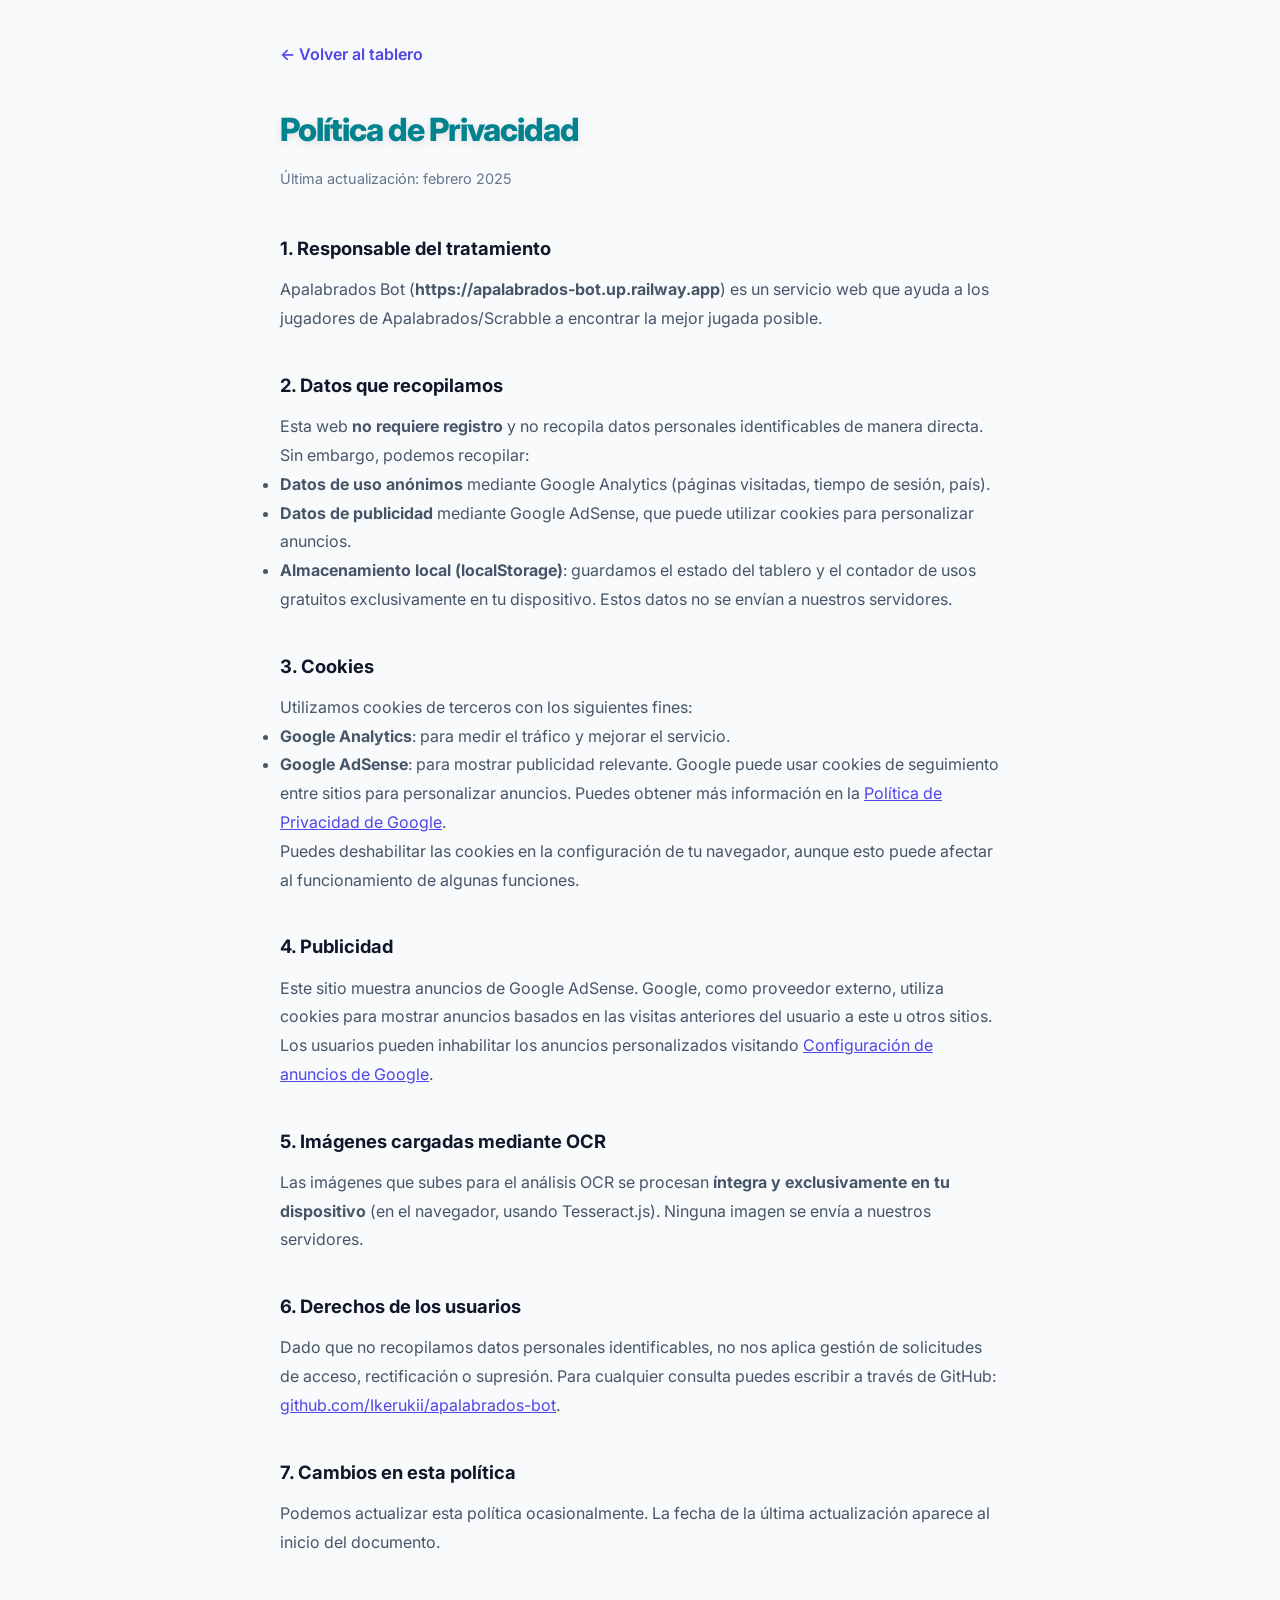
==== privacy.html @ c0792d15 "Política de privacidad + términos + Google Analytics + footer legal" ====
<!DOCTYPE html>
<html lang="es">

<head>
    <meta charset="UTF-8">
    <meta name="viewport" content="width=device-width, initial-scale=1.0">
    <title>Política de Privacidad — Apalabrados Bot</title>
    <meta name="description" content="Política de privacidad de Apalabrados Bot.">
    <link rel="canonical" href="https://apalabrados-bot.up.railway.app/privacy.html">
    <link rel="stylesheet" href="style.css">
    <link href="https://fonts.googleapis.com/css2?family=Inter:wght@400;600;700;800&display=swap" rel="stylesheet">
    <style>
        .legal-page {
            max-width: 760px;
            margin: 0 auto;
            padding: 40px 20px 80px;
            font-family: 'Inter', sans-serif;
            color: #1e293b;
            line-height: 1.8;
        }

        .legal-page h1 {
            font-size: 2rem;
            font-weight: 800;
            margin-bottom: 8px;
        }

        .legal-page .updated {
            color: #64748b;
            font-size: 0.9rem;
            margin-bottom: 40px;
        }

        .legal-page h2 {
            font-size: 1.15rem;
            font-weight: 700;
            margin-top: 36px;
            margin-bottom: 10px;
            color: #0f172a;
        }

        .legal-page p,
        .legal-page li {
            color: #475569;
        }

        .legal-page a {
            color: #4f46e5;
        }

        .back-link {
            display: inline-block;
            margin-bottom: 32px;
            color: #4f46e5;
            text-decoration: none;
            font-weight: 600;
        }

        .back-link:hover {
            text-decoration: underline;
        }
    </style>
</head>

<body style="background:#f8fafc;">
    <div class="legal-page">
        <a href="/" class="back-link">← Volver al tablero</a>
        <h1>Política de Privacidad</h1>
        <p class="updated">Última actualización: febrero 2025</p>

        <h2>1. Responsable del tratamiento</h2>
        <p>Apalabrados Bot (<strong>https://apalabrados-bot.up.railway.app</strong>) es un servicio web que ayuda a los
            jugadores de Apalabrados/Scrabble a encontrar la mejor jugada posible.</p>

        <h2>2. Datos que recopilamos</h2>
        <p>Esta web <strong>no requiere registro</strong> y no recopila datos personales identificables de manera
            directa. Sin embargo, podemos recopilar:</p>
        <ul>
            <li><strong>Datos de uso anónimos</strong> mediante Google Analytics (páginas visitadas, tiempo de sesión,
                país).</li>
            <li><strong>Datos de publicidad</strong> mediante Google AdSense, que puede utilizar cookies para
                personalizar anuncios.</li>
            <li><strong>Almacenamiento local (localStorage)</strong>: guardamos el estado del tablero y el contador de
                usos gratuitos exclusivamente en tu dispositivo. Estos datos no se envían a nuestros servidores.</li>
        </ul>

        <h2>3. Cookies</h2>
        <p>Utilizamos cookies de terceros con los siguientes fines:</p>
        <ul>
            <li><strong>Google Analytics</strong>: para medir el tráfico y mejorar el servicio.</li>
            <li><strong>Google AdSense</strong>: para mostrar publicidad relevante. Google puede usar cookies de
                seguimiento entre sitios para personalizar anuncios. Puedes obtener más información en la <a
                    href="https://policies.google.com/privacy" target="_blank">Política de Privacidad de Google</a>.
            </li>
        </ul>
        <p>Puedes deshabilitar las cookies en la configuración de tu navegador, aunque esto puede afectar al
            funcionamiento de algunas funciones.</p>

        <h2>4. Publicidad</h2>
        <p>Este sitio muestra anuncios de Google AdSense. Google, como proveedor externo, utiliza cookies para mostrar
            anuncios basados en las visitas anteriores del usuario a este u otros sitios. Los usuarios pueden
            inhabilitar los anuncios personalizados visitando <a href="https://www.google.com/settings/ads"
                target="_blank">Configuración de anuncios de Google</a>.</p>

        <h2>5. Imágenes cargadas mediante OCR</h2>
        <p>Las imágenes que subes para el análisis OCR se procesan <strong>íntegra y exclusivamente en tu
                dispositivo</strong> (en el navegador, usando Tesseract.js). Ninguna imagen se envía a nuestros
            servidores.</p>

        <h2>6. Derechos de los usuarios</h2>
        <p>Dado que no recopilamos datos personales identificables, no nos aplica gestión de solicitudes de acceso,
            rectificación o supresión. Para cualquier consulta puedes escribir a través de GitHub: <a
                href="https://github.com/Ikerukii/apalabrados-bot"
                target="_blank">github.com/Ikerukii/apalabrados-bot</a>.</p>

        <h2>7. Cambios en esta política</h2>
        <p>Podemos actualizar esta política ocasionalmente. La fecha de la última actualización aparece al inicio del
            documento.</p>
    </div>
</body>

</html>
---- style.css ----
:root {
    --bg-color: #e8f0f2;
    --board-bg: #ffffff;
    --cell-bg: #ffffff;
    --cell-border: #00bcd4;
    /* Cyan/Aqua borders like the real board */
    --text-color: #1a1a2e;
    --dl-color: #1565c0;
    /* Blue - Doble Letra */
    --tl-color: #2e7d32;
    /* Green - Triple Letra */
    --dp-color: #e65100;
    /* Orange - Doble Palabra */
    --tp-color: #c62828;
    /* Red - Triple Palabra */
    --star-color: #ffffff;
    --star-bg-color: #263238;
    /* Dark gray for star cell */
    --tile-bg: #fef08a;
    --tile-text: #172554;
}

* {
    box-sizing: border-box;
    margin: 0;
    padding: 0;
}

body {
    font-family: 'Inter', sans-serif;
    background-color: var(--bg-color);
    color: var(--text-color);
    display: flex;
    justify-content: center;
    align-items: center;
    min-height: 100vh;
    overflow-x: hidden;
}

.app-container {
    display: flex;
    flex-direction: column;
    align-items: center;
    gap: 24px;
    padding: 20px;
    width: 100%;
    max-width: 800px;
}

header {
    text-align: center;
    animation: fadeInDown 0.8s ease;
}

h1 {
    font-size: 2.8rem;
    font-weight: 800;
    letter-spacing: -1px;
    margin-bottom: 6px;
    color: #00838f;
    filter: drop-shadow(0 2px 4px rgba(0, 0, 0, 0.1));
}

p {
    color: #546e7a;
    font-size: 1rem;
    font-weight: 400;
}

.board {
    display: grid;
    grid-template-columns: repeat(15, 1fr);
    grid-template-rows: repeat(15, 1fr);
    gap: 0px;
    background-color: var(--cell-border);
    padding: 3px;
    border-radius: 6px;
    border: 3px solid var(--cell-border);
    box-shadow: 0 8px 30px rgba(0, 0, 0, 0.15);
    width: 95vw;
    max-width: 650px;
    aspect-ratio: 1 / 1;
    animation: scaleIn 0.5s cubic-bezier(0.175, 0.885, 0.32, 1.275);
}

.cell {
    background-color: var(--cell-bg);
    border: 1.5px solid var(--cell-border);
    display: flex;
    justify-content: center;
    align-items: center;
    font-size: 0.65rem;
    font-weight: 800;
    color: #fff;
    cursor: pointer;
    transition: all 0.15s ease;
    user-select: none;
    position: relative;
    overflow: hidden;
}

.cell:hover {
    filter: brightness(1.15);
    transform: scale(1.08);
    z-index: 5;
    box-shadow: 0 2px 8px rgba(0, 0, 0, 0.25);
}

.cell.selected {
    outline: 3px solid #00838f;
    outline-offset: -3px;
    z-index: 10;
    box-shadow: 0 0 12px rgba(0, 131, 143, 0.6);
    transform: scale(1.05);
}

/* Indicador de dirección de escritura */
.cell.selected::after {
    content: '→';
    position: absolute;
    bottom: 1px;
    right: 2px;
    font-size: 9px;
    line-height: 1;
    color: #00838f;
    font-weight: bold;
    pointer-events: none;
}

.cell.selected[data-dir='v']::after {
    content: '↓';
}

/* Colores de Casillas Especiales */
.cell.dl {
    background-color: var(--dl-color);
    color: #fff;
    border-radius: 3px;
}

.cell.tl {
    background-color: var(--tl-color);
    color: #fff;
    border-radius: 3px;
}

.cell.dp {
    background-color: var(--dp-color);
    color: #fff;
    border-radius: 3px;
}

.cell.tp {
    background-color: var(--tp-color);
    color: #fff;
    border-radius: 3px;
}

.cell.dl::before {
    content: "DL";
}

.cell.tl::before {
    content: "TL";
}

.cell.dp::before {
    content: "DP";
}

.cell.tp::before {
    content: "TP";
}

.cell.star {
    background-color: var(--star-bg-color);
    border-radius: 3px;
}

.cell.star::before {
    content: "★";
    font-size: 1.6rem;
    color: var(--star-color);
    filter: drop-shadow(0 1px 2px rgba(0, 0, 0, 0.4));
    animation: pulse 2.5s infinite;
}

/* Ficha colocada */
.cell.has-letter {
    background: linear-gradient(145deg, #fef9c3, #eab308);
    color: var(--tile-text);
    box-shadow: inset 0 1px 0 rgba(255, 255, 255, 0.6), inset 0 -2px 0 rgba(0, 0, 0, 0.15), 0 3px 6px rgba(0, 0, 0, 0.2);
    border: none;
    border-radius: 3px;
    animation: popIn 0.25s cubic-bezier(0.175, 0.885, 0.32, 1.275);
}

.cell.has-letter.is-wildcard {
    background: linear-gradient(145deg, #f8fafc, #e2e8f0);
    color: #475569;
    box-shadow: inset 0 1px 0 rgba(255, 255, 255, 0.8), inset 0 -2px 0 rgba(0, 0, 0, 0.05), 0 3px 6px rgba(0, 0, 0, 0.1);
}

.cell.has-letter::before {
    display: none;
}

.cell.has-letter .letter {
    font-size: 1.5rem;
    font-weight: 800;
    text-transform: uppercase;
}

.cell.has-letter .points {
    position: absolute;
    bottom: 1px;
    right: 3px;
    font-size: 0.5rem;
    font-weight: 700;
    opacity: 0.7;
}

/* Animaciones */
@keyframes popIn {
    0% {
        transform: scale(0.5);
        opacity: 0;
    }

    80% {
        transform: scale(1.08);
    }

    100% {
        transform: scale(1);
        opacity: 1;
    }
}

@keyframes fadeInDown {
    0% {
        transform: translateY(-20px);
        opacity: 0;
    }

    100% {
        transform: translateY(0);
        opacity: 1;
    }
}

@keyframes scaleIn {
    0% {
        transform: scale(0.92);
        opacity: 0;
    }

    100% {
        transform: scale(1);
        opacity: 1;
    }
}

@keyframes pulse {
    0% {
        transform: scale(1);
    }

    50% {
        transform: scale(1.12);
    }

    100% {
        transform: scale(1);
    }
}

/* Leyenda */
.legend {
    display: flex;
    gap: 18px;
    flex-wrap: wrap;
    justify-content: center;
    background: #fff;
    padding: 12px 22px;
    border-radius: 50px;
    box-shadow: 0 4px 15px rgba(0, 0, 0, 0.1);
    border: 2px solid var(--cell-border);
}

.legend-item {
    display: flex;
    align-items: center;
    gap: 6px;
    font-size: 0.85rem;
    font-weight: 600;
    color: #37474f;
}

.legend-color {
    width: 18px;
    height: 18px;
    border-radius: 3px;
}

.legend-color.dl {
    background-color: var(--dl-color);
}

.legend-color.tl {
    background-color: var(--tl-color);
}

.legend-color.dp {
    background-color: var(--dp-color);
}

.legend-color.tp {
    background-color: var(--tp-color);
}

/* Solver Panel & Rack */
.solver-panel {
    display: flex;
    flex-direction: column;
    align-items: center;
    gap: 15px;
    width: 100%;
    max-width: 650px;
    background: #fff;
    padding: 20px;
    border-radius: 12px;
    box-shadow: 0 4px 15px rgba(0, 0, 0, 0.05);
    border: 2px solid var(--cell-border);
}

.rack-container {
    text-align: center;
    width: 100%;
}

.rack-container h3 {
    font-size: 1.2rem;
    color: #00838f;
    margin-bottom: 10px;
}

.rack {
    display: flex;
    justify-content: center;
    gap: 8px;
    margin-bottom: 5px;
}

.rack-input {
    width: 45px;
    height: 45px;
    border: 2px solid #b0bec5;
    border-radius: 6px;
    text-align: center;
    font-size: 1.5rem;
    font-weight: 800;
    text-transform: uppercase;
    color: var(--tile-text);
    background: #f8fafc;
    transition: all 0.2s ease;
    box-shadow: inset 0 2px 4px rgba(0, 0, 0, 0.05);
}

.rack-input:focus {
    outline: none;
    border-color: #00838f;
    background: var(--tile-bg);
    box-shadow: 0 0 0 3px rgba(0, 131, 143, 0.2);
    transform: scale(1.05);
}

.rack-hint {
    font-size: 0.8rem;
    color: #78909c;
}

.solve-btn {
    display: flex;
    align-items: center;
    gap: 8px;
    background: linear-gradient(135deg, #00acc1, #00838f);
    color: white;
    border: none;
    padding: 12px 24px;
    font-size: 1.1rem;
    font-weight: 700;
    border-radius: 50px;
    cursor: pointer;
    transition: all 0.2s ease;
    box-shadow: 0 4px 12px rgba(0, 131, 143, 0.3);
}

.solve-btn:hover {
    transform: translateY(-2px);
    box-shadow: 0 6px 16px rgba(0, 131, 143, 0.4);
}

.solve-btn:active {
    transform: translateY(0);
}

.solve-btn:disabled {
    background: #cfd8dc;
    cursor: not-allowed;
    transform: none;
    box-shadow: none;
}

.clear-btn {
    display: flex;
    align-items: center;
    justify-content: center;
    gap: 8px;
    background: transparent;
    color: #e53935;
    border: 2px solid #e53935;
    padding: 12px 18px;
    font-size: 1.1rem;
    font-weight: 700;
    border-radius: 50px;
    cursor: pointer;
    transition: all 0.2s ease;
}

.clear-btn:hover {
    background: #ffebee;
    transform: translateY(-2px);
    box-shadow: 0 4px 12px rgba(229, 57, 53, 0.2);
}

.clear-btn:active {
    transform: translateY(0);
}

/* Results Panel */
.results-panel {
    width: 100%;
    max-width: 650px;
    background: #fff;
    padding: 20px;
    border-radius: 12px;
    box-shadow: 0 4px 15px rgba(0, 0, 0, 0.05);
    border: 2px solid var(--cell-border);
    animation: fadeInDown 0.4s ease;
}

.results-panel.hidden {
    display: none;
}

.results-panel h3 {
    font-size: 1.2rem;
    color: #00838f;
    margin-bottom: 15px;
    text-align: center;
}

.results-list {
    list-style: none;
    display: flex;
    flex-direction: column;
    gap: 10px;
    max-height: 300px;
    overflow-y: auto;
    padding-right: 5px;
}

.result-item {
    display: flex;
    justify-content: space-between;
    align-items: center;
    padding: 12px 16px;
    background: #f8fafc;
    border: 1px solid #e2e8f0;
    border-radius: 8px;
    cursor: pointer;
    transition: all 0.2s ease;
}

.result-item:hover {
    background: #e0f2f1;
    border-color: #00838f;
    transform: translateX(4px);
}

.result-item.highlighted {
    background: #e0f2f1;
    border-color: #00838f;
    box-shadow: 0 2px 8px rgba(0, 131, 143, 0.2);
}

.result-word {
    font-size: 1.1rem;
    font-weight: 700;
    color: #1e293b;
    letter-spacing: 1px;
}

.result-score {
    font-size: 1.2rem;
    font-weight: 800;
    color: #e65100;
    background: #fff3e0;
    padding: 4px 10px;
    border-radius: 20px;
}

.apply-btn {
    background: #00838f;
    color: white;
    border: none;
    padding: 6px 12px;
    border-radius: 6px;
    font-size: 0.9rem;
    font-weight: 600;
    cursor: pointer;
    margin-left: 10px;
    transition: all 0.2s ease;
    box-shadow: 0 2px 4px rgba(0, 131, 143, 0.2);
}

.apply-btn:hover {
    background: #005662;
    transform: translateY(-1px);
    box-shadow: 0 4px 8px rgba(0, 131, 143, 0.3);
}

.apply-btn.hidden {
    display: none;
}

/* Scrollbar styling for results */
.results-list::-webkit-scrollbar {
    width: 6px;
}

.results-list::-webkit-scrollbar-track {
    background: #f1f5f9;
    border-radius: 4px;
}

.results-list::-webkit-scrollbar-thumb {
    background: #cbd5e1;
    border-radius: 4px;
}

/* OCR Import Button & Status */
.import-btn {
    display: flex;
    align-items: center;
    justify-content: center;
    gap: 8px;
    background: transparent;
    color: #4CAF50;
    border: 2px solid #4CAF50;
    padding: 12px 18px;
    font-size: 1.1rem;
    font-weight: 700;
    border-radius: 50px;
    cursor: pointer;
    transition: all 0.2s ease;
}

.import-btn:hover {
    background: #E8F5E9;
    transform: translateY(-2px);
    box-shadow: 0 4px 12px rgba(76, 175, 80, 0.2);
}

.import-btn:active {
    transform: translateY(0);
}

.ocr-status {
    width: 100%;
    margin-top: 15px;
    padding: 10px;
    background: #E3F2FD;
    border: 1px solid #1E88E5;
    border-radius: 8px;
    display: flex;
    align-items: center;
    justify-content: center;
    gap: 15px;
    color: #1E88E5;
    font-weight: 600;
}

.ocr-status.hidden {
    display: none;
}

.ocr-spinner {
    width: 20px;
    height: 20px;
    border: 3px solid rgba(30, 136, 229, 0.3);
    border-radius: 50%;
    border-top-color: #1E88E5;
    animation: spin 1s ease-in-out infinite;
}

@keyframes spin {
    to {
        transform: rotate(360deg);
    }
}

@media (max-width: 600px) {
    h1 {
        font-size: 2rem;
    }

    .cell {
        font-size: 0.45rem;
    }

    .cell.has-letter .letter {
        font-size: 1rem;
    }

    .cell.star::before {
        font-size: 1rem;
    }

    .rack-input {
        width: 38px;
        height: 38px;
        font-size: 1.2rem;
    }
}

/* ── Monetización: Modal de límite ─────────────────────────────── */
.limit-modal {
    position: fixed;
    inset: 0;
    background: rgba(15, 23, 42, 0.75);
    backdrop-filter: blur(4px);
    display: flex;
    align-items: center;
    justify-content: center;
    z-index: 9999;
    padding: 20px;
}

.limit-modal.hidden { display: none; }

.limit-modal-card {
    background: #ffffff;
    border-radius: 20px;
    padding: 40px 32px;
    max-width: 420px;
    width: 100%;
    text-align: center;
    box-shadow: 0 25px 60px rgba(0, 0, 0, 0.3);
    animation: modal-pop 0.3s cubic-bezier(0.175, 0.885, 0.32, 1.275);
}

@keyframes modal-pop {
    from { transform: scale(0.85); opacity: 0; }
    to   { transform: scale(1);    opacity: 1; }
}

.limit-modal-icon {
    font-size: 3rem;
    margin-bottom: 16px;
    line-height: 1;
}

.limit-modal-card h2 {
    font-size: 1.35rem;
    font-weight: 800;
    color: #1e293b;
    margin: 0 0 12px;
}

.limit-modal-card > p {
    font-size: 0.92rem;
    color: #64748b;
    line-height: 1.6;
    margin: 0 0 24px;
}

.limit-modal-actions {
    display: flex;
    flex-direction: column;
    gap: 10px;
}

.limit-modal-premium {
    background: linear-gradient(135deg, #7c3aed, #4f46e5);
    color: #ffffff;
    border: none;
    border-radius: 12px;
    padding: 14px 20px;
    font-size: 1rem;
    font-weight: 700;
    cursor: pointer;
    transition: transform 0.15s, box-shadow 0.15s;
    font-family: inherit;
}

.limit-modal-premium:hover {
    transform: translateY(-2px);
    box-shadow: 0 8px 24px rgba(124, 58, 237, 0.4);
}

.limit-modal-dismiss {
    background: transparent;
    color: #94a3b8;
    border: 1px solid #e2e8f0;
    border-radius: 10px;
    padding: 11px 20px;
    font-size: 0.9rem;
    cursor: pointer;
    font-family: inherit;
    transition: background 0.15s, color 0.15s;
}

.limit-modal-dismiss:hover {
    background: #f1f5f9;
    color: #475569;
}

.limit-modal-note {
    font-size: 0.75rem !important;
    color: #94a3b8 !important;
    margin: 14px 0 0 !important;
}

/* ── Monetización: Banner publicitario ─────────────────────────── */
.ad-banner {
    margin-top: 16px;
    width: 100%;
    border-radius: 8px;
    overflow: hidden;
}

.ad-placeholder {
    background: linear-gradient(135deg, #f1f5f9, #e2e8f0);
    border: 2px dashed #cbd5e1;
    border-radius: 8px;
    height: 80px;
    display: flex;
    align-items: center;
    justify-content: center;
    color: #94a3b8;
    font-size: 0.75rem;
    font-weight: 600;
    letter-spacing: 0.08em;
    text-transform: uppercase;
}
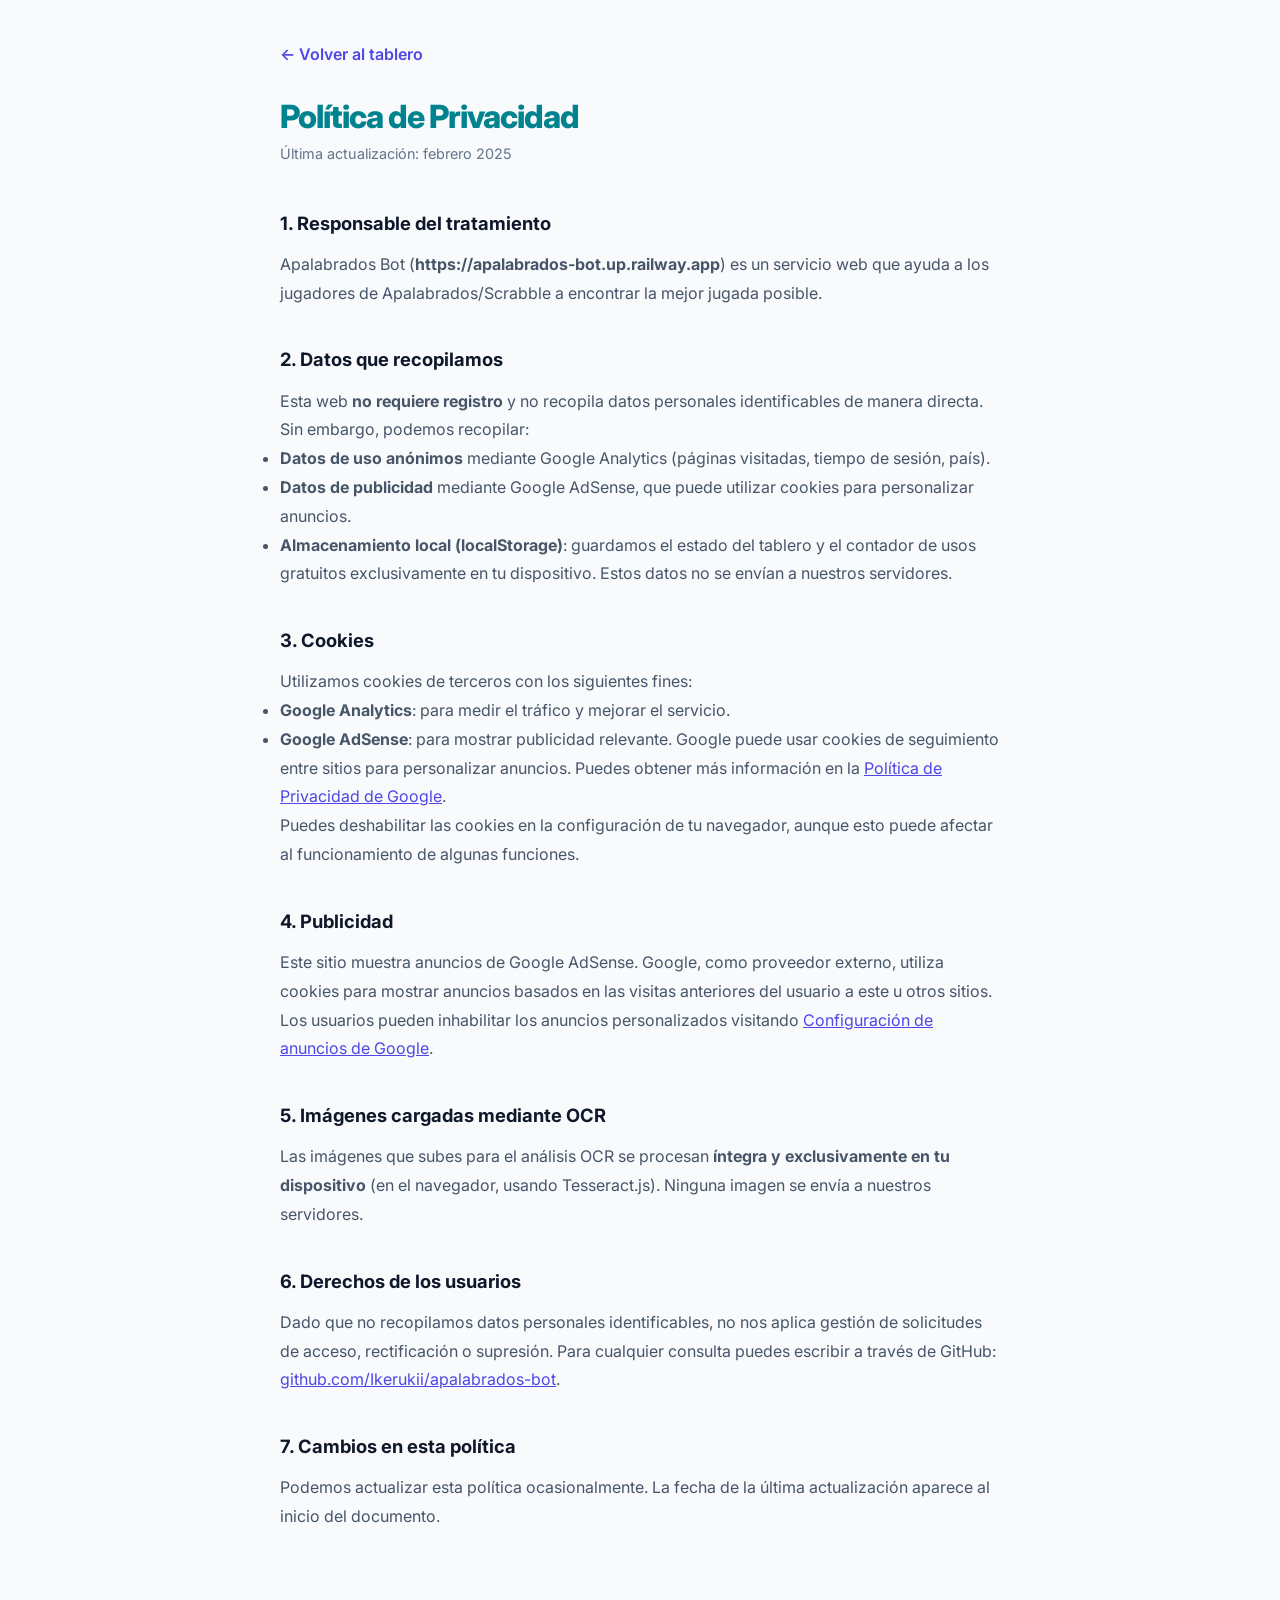
==== commit ef31e6ce: "Phase 3: Real Firebase configuration & updated Analytics tag" ====
--- a/privacy.html
+++ b/privacy.html
@@ -9,6 +9,17 @@
     <link rel="canonical" href="https://apalabrados-bot.up.railway.app/privacy.html">
     <link rel="stylesheet" href="style.css">
     <link href="https://fonts.googleapis.com/css2?family=Inter:wght@400;600;700;800&display=swap" rel="stylesheet">
+    <!-- Google AdSense -->
+    <script async src="https://pagead2.googlesyndication.com/pagead/js/adsbygoogle.js?client=ca-pub-4577641786728311"
+        crossorigin="anonymous"></script>
+    <!-- Google Analytics (gtag.js) -->
+    <script async src="https://www.googletagmanager.com/gtag/js?id=G-M9JT8325C8"></script>
+    <script>
+        window.dataLayer = window.dataLayer || [];
+        function gtag() { dataLayer.push(arguments); }
+        gtag('js', new Date());
+        gtag('config', 'G-M9JT8325C8');
+    </script>
     <style>
         .legal-page {
             max-width: 760px;
--- a/style.css
+++ b/style.css
@@ -48,17 +48,128 @@
 }
 
 header {
-    text-align: center;
+    width: 100%;
+    margin-bottom: 8px;
     animation: fadeInDown 0.8s ease;
 }
 
+.header-main {
+    display: flex;
+    justify-content: space-between;
+    align-items: center;
+    width: 100%;
+    margin-bottom: 12px;
+}
+
 h1 {
-    font-size: 2.8rem;
+    font-size: 2.2rem;
     font-weight: 800;
     letter-spacing: -1px;
-    margin-bottom: 6px;
+    margin: 0;
     color: #00838f;
-    filter: drop-shadow(0 2px 4px rgba(0, 0, 0, 0.1));
+    line-height: 1;
+}
+
+/* ── Perfil de Usuario ────────────────────────────────────────── */
+.user-profile {
+    display: flex;
+    align-items: center;
+}
+
+.login-btn {
+    background: #ffffff;
+    color: #475569;
+    border: 1px solid #e2e8f0;
+    padding: 8px 16px;
+    border-radius: 10px;
+    font-size: 0.85rem;
+    font-weight: 600;
+    cursor: pointer;
+    display: flex;
+    align-items: center;
+    gap: 10px;
+    transition: all 0.2s;
+    box-shadow: 0 1px 2px rgba(0, 0, 0, 0.05);
+}
+
+.login-btn:hover {
+    background: #f8fafc;
+    border-color: #cbd5e1;
+    transform: translateY(-1px);
+}
+
+.user-info {
+    display: flex;
+    align-items: center;
+    gap: 12px;
+    background: white;
+    padding: 6px 12px;
+    border-radius: 12px;
+    border: 1px solid #e2e8f0;
+}
+
+.user-avatar {
+    width: 32px;
+    height: 32px;
+    border-radius: 50%;
+    object-fit: cover;
+    border: 2px solid #f1f5f9;
+}
+
+.user-details {
+    display: flex;
+    flex-direction: column;
+    align-items: flex-start;
+}
+
+.user-name {
+    font-size: 0.8rem;
+    font-weight: 700;
+    color: #1e293b;
+    max-width: 100px;
+    overflow: hidden;
+    text-overflow: ellipsis;
+    white-space: nowrap;
+}
+
+.premium-badge {
+    background: linear-gradient(135deg, #7c3aed, #4f46e5);
+    color: white;
+    font-size: 0.6rem;
+    padding: 1px 6px;
+    border-radius: 4px;
+    font-weight: 800;
+    letter-spacing: 0.05em;
+}
+
+.free-badge {
+    background: #f1f5f9;
+    color: #64748b;
+    font-size: 0.6rem;
+    padding: 1px 6px;
+    border-radius: 4px;
+    font-weight: 700;
+}
+
+.logout-link {
+    background: transparent;
+    border: none;
+    color: #94a3b8;
+    font-size: 0.75rem;
+    cursor: pointer;
+    padding: 4px;
+    margin-left: 4px;
+}
+
+.logout-link:hover {
+    color: #ef4444;
+}
+
+header>p {
+    text-align: center;
+    color: #64748b;
+    font-size: 0.95rem;
+    line-height: 1.5;
 }
 
 p {
@@ -648,7 +759,9 @@
     padding: 20px;
 }
 
-.limit-modal.hidden { display: none; }
+.limit-modal.hidden {
+    display: none;
+}
 
 .limit-modal-card {
     background: #ffffff;
@@ -662,8 +775,15 @@
 }
 
 @keyframes modal-pop {
-    from { transform: scale(0.85); opacity: 0; }
-    to   { transform: scale(1);    opacity: 1; }
+    from {
+        transform: scale(0.85);
+        opacity: 0;
+    }
+
+    to {
+        transform: scale(1);
+        opacity: 1;
+    }
 }
 
 .limit-modal-icon {
@@ -679,7 +799,7 @@
     margin: 0 0 12px;
 }
 
-.limit-modal-card > p {
+.limit-modal-card>p {
     font-size: 0.92rem;
     color: #64748b;
     line-height: 1.6;
